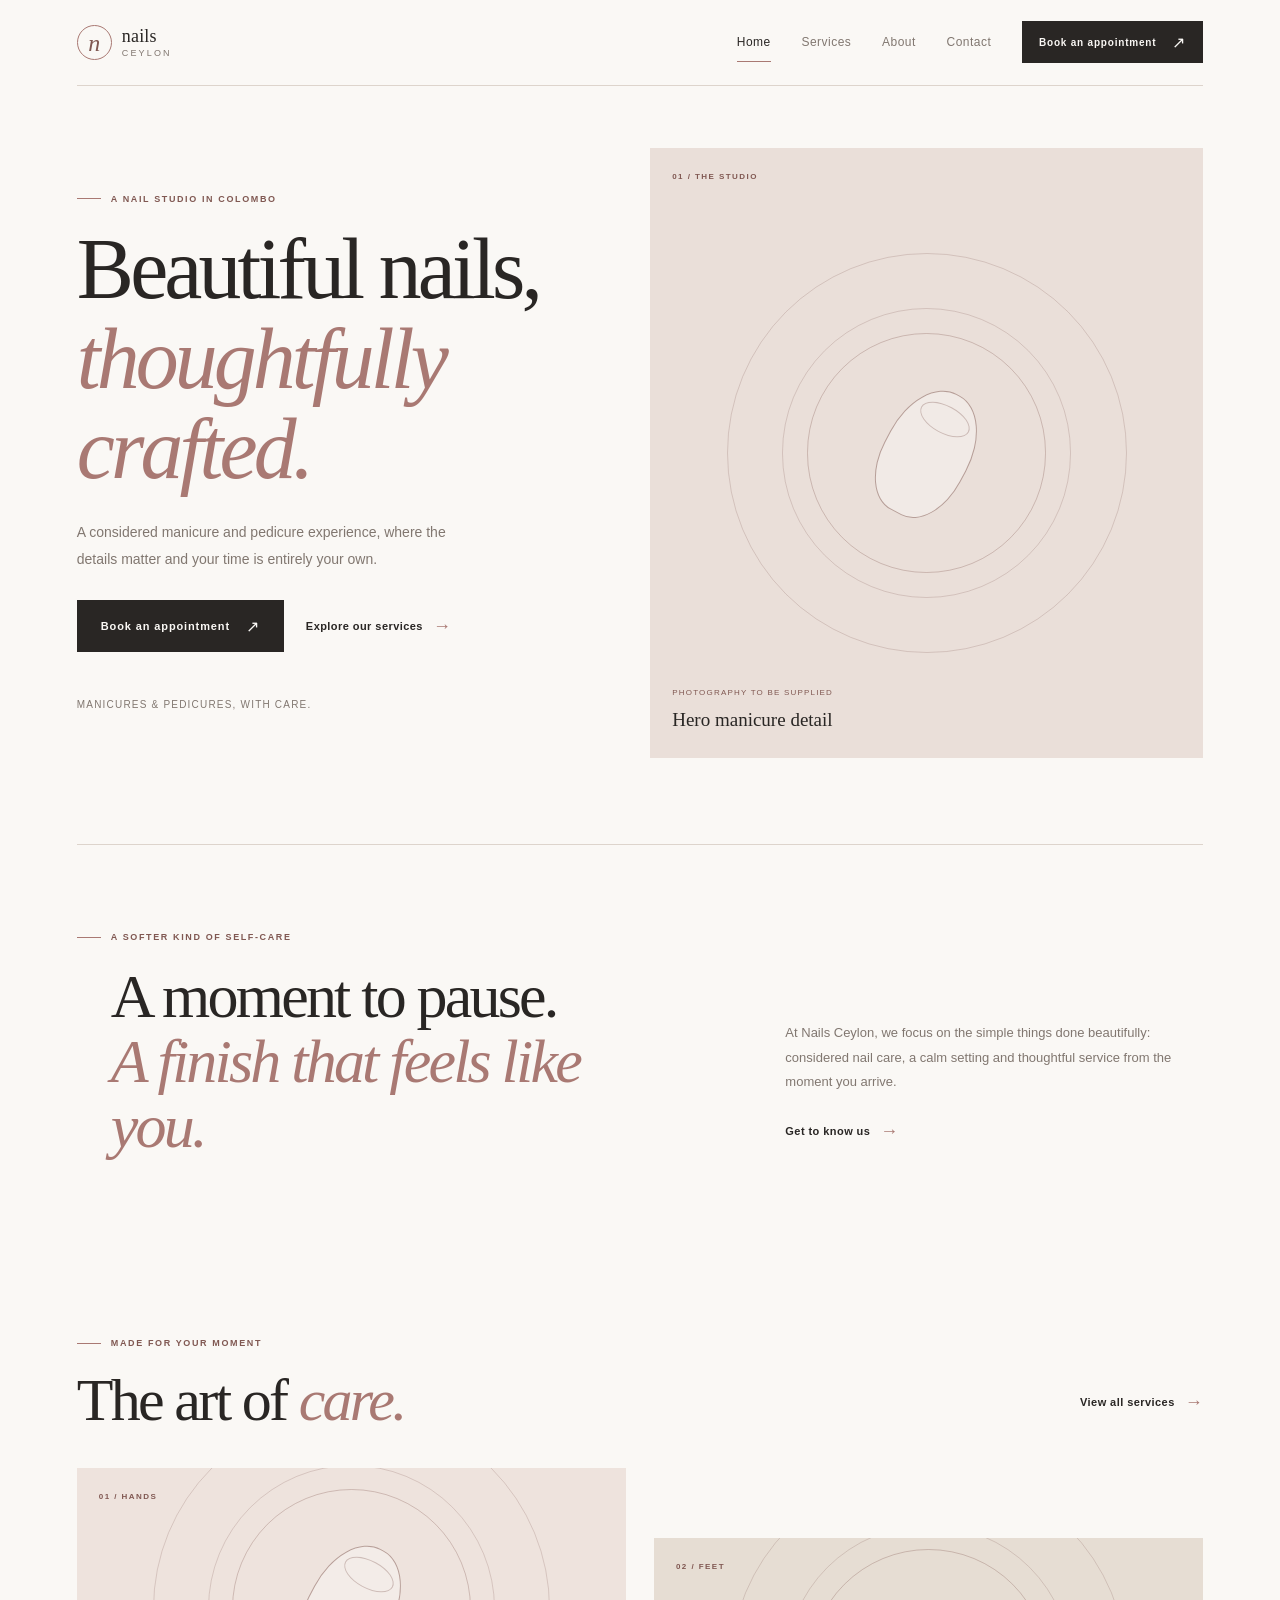
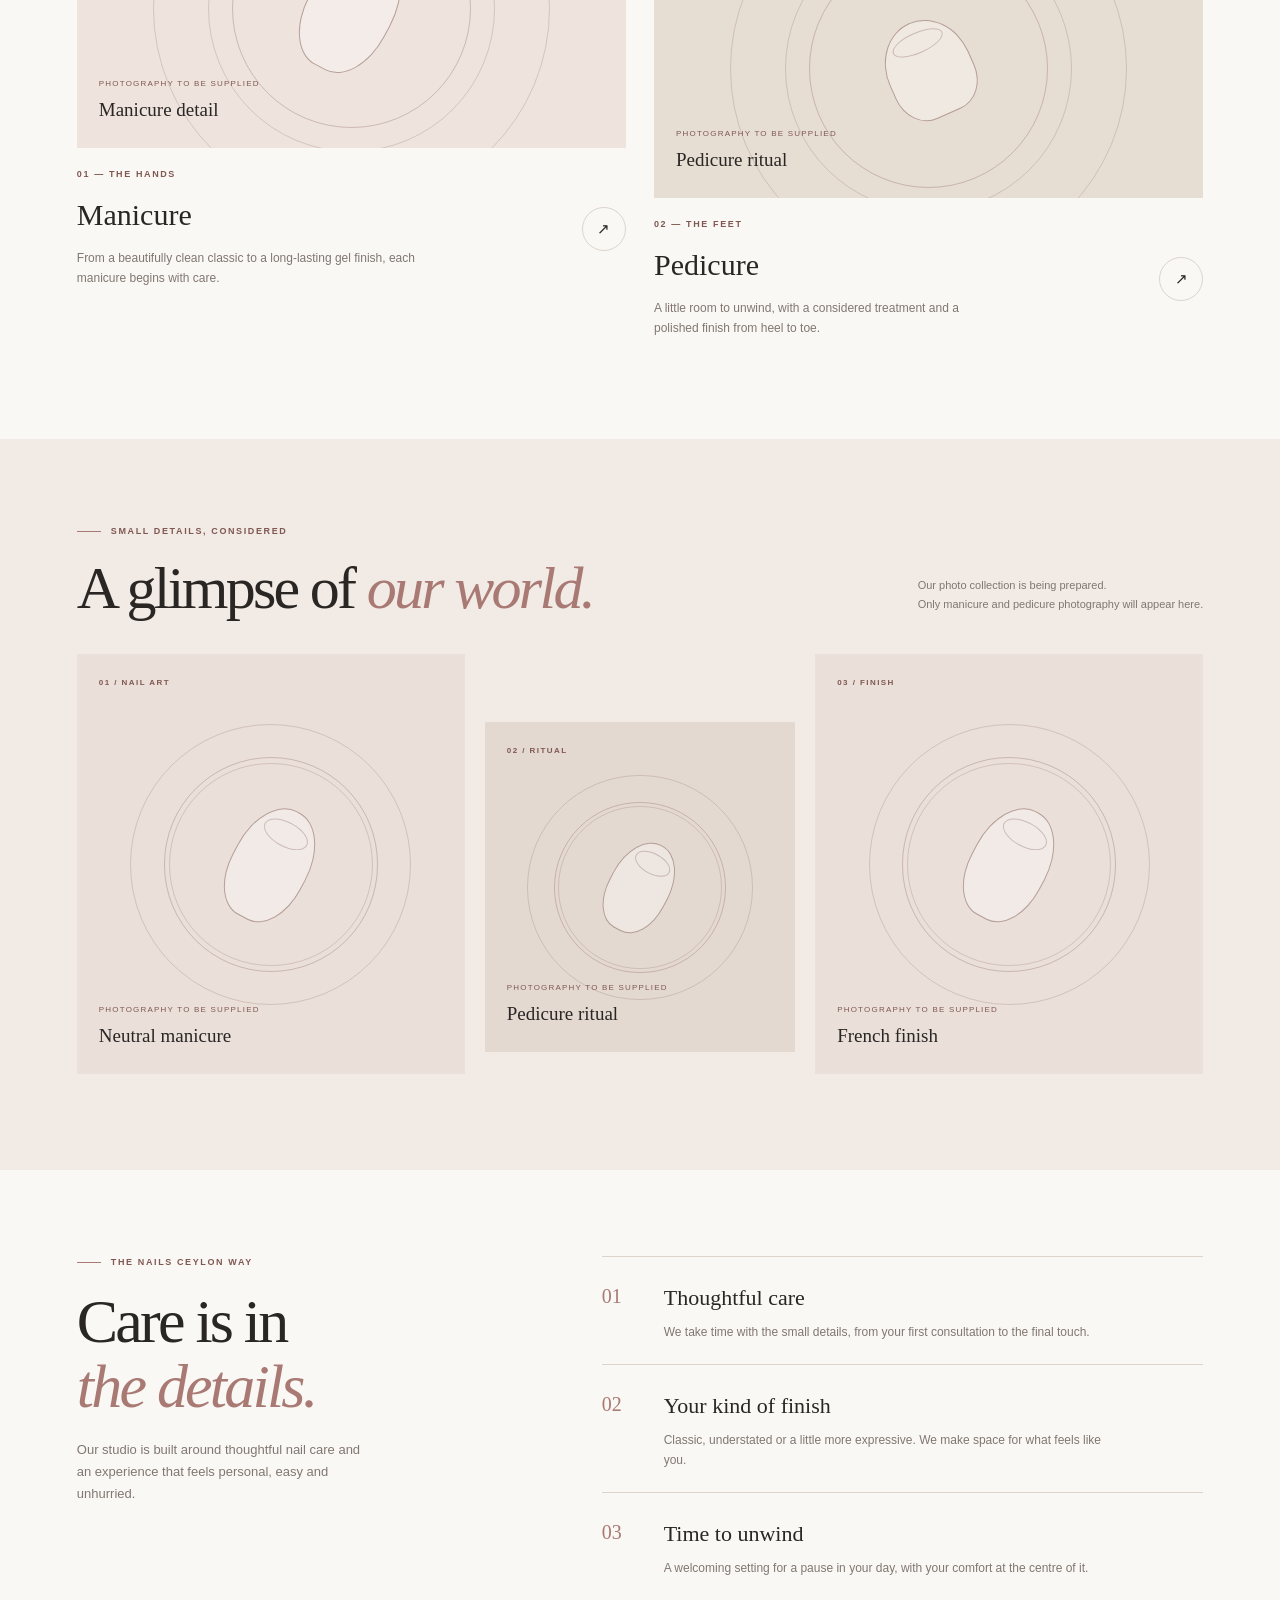
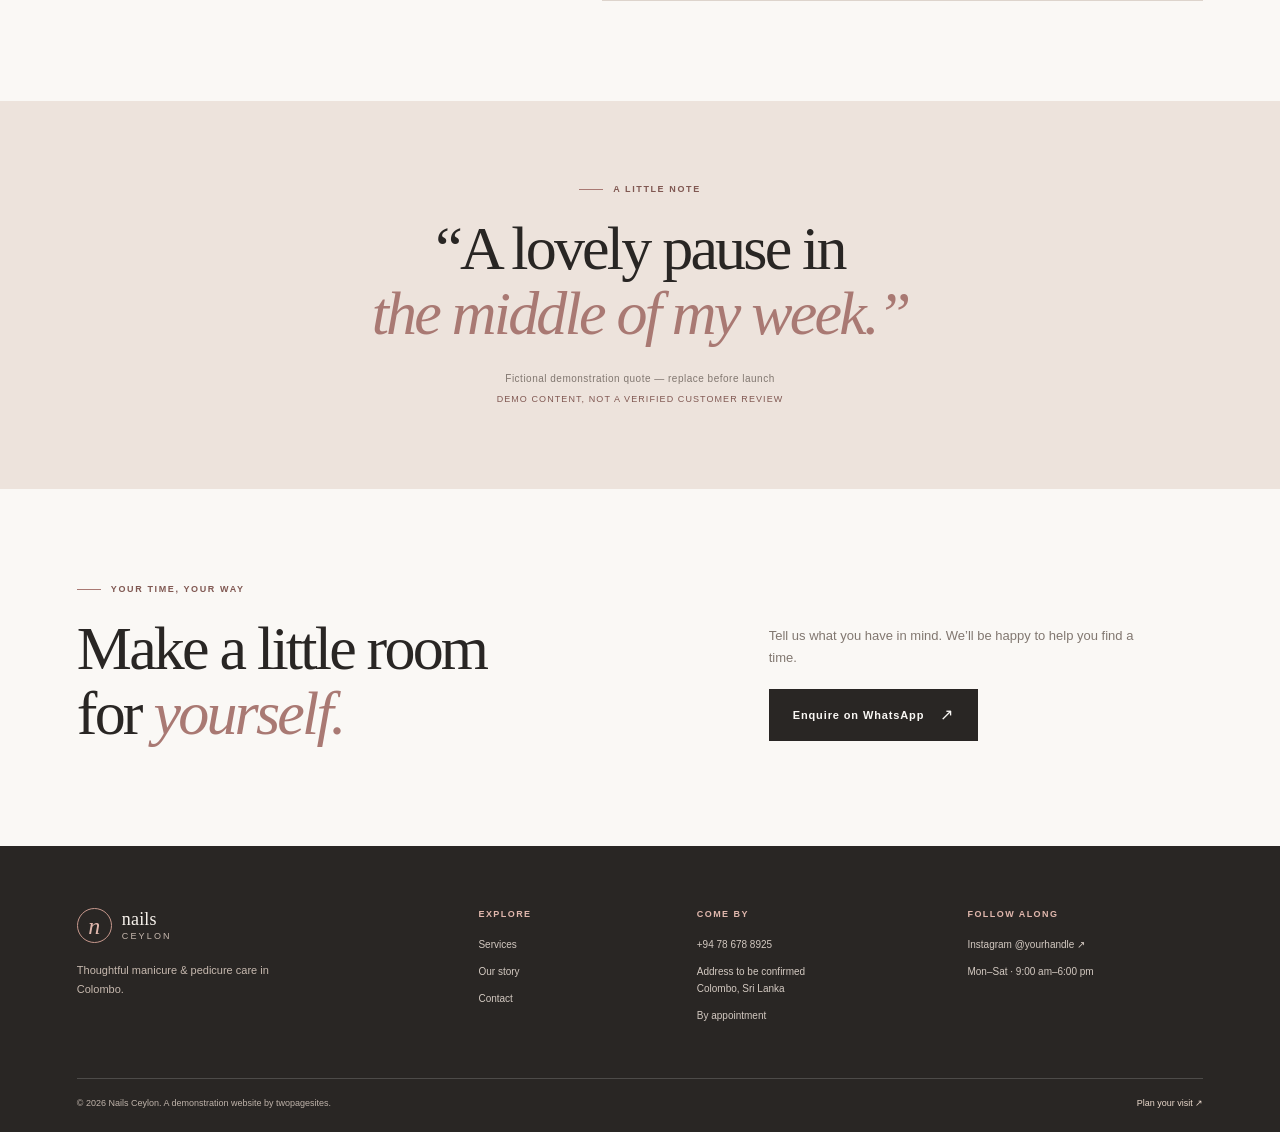
==== index.html @ 167f5ff5 "making the site the basic changes but i dont think i have any chnages yet" ====
<!doctype html>
<html lang="en">
<head>
  <meta charset="utf-8">
  <meta name="viewport" content="width=device-width, initial-scale=1">
  <meta name="theme-color" content="#faf8f5">
  <title>Nails Ceylon | Thoughtful Manicure &amp; Pedicure Care</title>
  <meta name="description" content="A considered manicure and pedicure experience in Colombo. Discover thoughtful nail care, elegant finishes and a little time for yourself at Nails Ceylon.">
  <meta property="og:type" content="website">
  <meta property="og:title" content="Nails Ceylon | Thoughtful Manicure &amp; Pedicure Care">
  <meta property="og:description" content="Beautiful nails, thoughtfully crafted. Explore manicure and pedicure services at Nails Ceylon.">
  <meta property="og:image" content="assets/images/nail-care.jpg">
  <link rel="stylesheet" href="style.css">
  <script src="script.js" defer></script>
</head>
<body>
  <a class="skip-link" href="#main">Skip to content</a>
  <header class="site-header">
    <div class="header-inner">
      <a class="brand" href="index.html" aria-label="Nails Ceylon home">
        <span class="brand-mark" aria-hidden="true">n</span>
        <span class="brand-name">nails <span>ceylon</span></span>
      </a>
      <button class="menu-toggle" type="button" aria-expanded="false" aria-controls="primary-navigation" aria-label="Open navigation">
        <span></span><span></span>
      </button>
      <nav class="primary-nav" id="primary-navigation" aria-label="Main navigation">
        <a class="nav-link is-current" href="index.html" aria-current="page">Home</a>
        <a class="nav-link" href="services.html">Services</a>
        <a class="nav-link" href="about.html">About</a>
        <a class="nav-link" href="contact.html">Contact</a>
        <a class="button button--small button--dark nav-book" href="https://wa.me/94786788925" data-whatsapp-message="Hello! I would like to enquire about an appointment at Nails Ceylon." target="_blank" rel="noopener noreferrer">Book an appointment <span aria-hidden="true">↗</span></a>
      </nav>
    </div>
  </header>

  <main id="main">
    <section class="hero section-wrap">
      <div class="hero-copy">
        <p class="eyebrow"><span class="eyebrow-line"></span> A nail studio in Colombo</p>
        <h1>Beautiful nails,<br><em>thoughtfully crafted.</em></h1>
        <p class="hero-intro">A considered manicure and pedicure experience, where the details matter and your time is entirely your own.</p>
        <div class="hero-actions">
          <a class="button button--dark" href="https://wa.me/94786788925" data-whatsapp-message="Hello! I would like to enquire about an appointment at Nails Ceylon." target="_blank" rel="noopener noreferrer">Book an appointment <span aria-hidden="true">↗</span></a>
          <a class="text-link" href="services.html">Explore our services <span aria-hidden="true">→</span></a>
        </div>
        <p class="hero-note">Manicures &amp; pedicures, with care.</p>
      </div>
      <figure class="photo-placeholder photo-placeholder--hero" role="img" aria-label="Manicure photograph to be supplied">
        <span class="placeholder-index">01 / THE STUDIO</span>
        <span class="placeholder-illustration" aria-hidden="true"><span class="placeholder-orbit"></span><span class="placeholder-nail"></span></span>
        <figcaption class="placeholder-caption"><span>Photography to be supplied</span><strong>Hero manicure detail</strong></figcaption>
      </figure>
    </section>

    <section class="intro-band section-wrap" aria-labelledby="intro-title">
      <p class="eyebrow"><span class="eyebrow-line"></span> A softer kind of self-care</p>
      <div class="intro-band-content">
        <h2 id="intro-title">A moment to pause.<br><em>A finish that feels like you.</em></h2>
        <div>
          <p>At Nails Ceylon, we focus on the simple things done beautifully: considered nail care, a calm setting and thoughtful service from the moment you arrive.</p>
          <a class="text-link" href="about.html">Get to know us <span aria-hidden="true">→</span></a>
        </div>
      </div>
    </section>

    <section class="section-wrap section-block" aria-labelledby="featured-title">
      <div class="section-heading">
        <div>
          <p class="eyebrow"><span class="eyebrow-line"></span> Made for your moment</p>
          <h2 id="featured-title">The art of <em>care.</em></h2>
        </div>
        <a class="text-link heading-link" href="services.html">View all services <span aria-hidden="true">→</span></a>
      </div>
      <div class="feature-grid">
        <article class="feature-card">
          <figure class="photo-placeholder photo-placeholder--manicure" role="img" aria-label="Classic manicure photograph to be supplied">
            <span class="placeholder-index">01 / HANDS</span>
            <span class="placeholder-illustration" aria-hidden="true"><span class="placeholder-orbit"></span><span class="placeholder-nail"></span></span>
            <figcaption class="placeholder-caption"><span>Photography to be supplied</span><strong>Manicure detail</strong></figcaption>
          </figure>
          <div class="feature-card-copy">
            <div><p class="eyebrow">01 — The hands</p><h3>Manicure</h3></div>
            <p>From a beautifully clean classic to a long-lasting gel finish, each manicure begins with care.</p>
            <a class="round-link" href="services.html#manicure" aria-label="Explore manicure services"><span aria-hidden="true">↗</span></a>
          </div>
        </article>
        <article class="feature-card">
          <figure class="photo-placeholder photo-placeholder--pedicure" role="img" aria-label="Pedicure photograph to be supplied">
            <span class="placeholder-index">02 / FEET</span>
            <span class="placeholder-illustration" aria-hidden="true"><span class="placeholder-orbit"></span><span class="placeholder-nail"></span></span>
            <figcaption class="placeholder-caption"><span>Photography to be supplied</span><strong>Pedicure ritual</strong></figcaption>
          </figure>
          <div class="feature-card-copy">
            <div><p class="eyebrow">02 — The feet</p><h3>Pedicure</h3></div>
            <p>A little room to unwind, with a considered treatment and a polished finish from heel to toe.</p>
            <a class="round-link" href="services.html#pedicure" aria-label="Explore pedicure services"><span aria-hidden="true">↗</span></a>
          </div>
        </article>
      </div>
    </section>

    <section class="gallery-preview" aria-labelledby="gallery-title">
      <div class="section-wrap">
        <div class="section-heading">
          <div><p class="eyebrow"><span class="eyebrow-line"></span> Small details, considered</p><h2 id="gallery-title">A glimpse of <em>our world.</em></h2></div>
          <p class="section-heading-note">Our photo collection is being prepared.<br>Only manicure and pedicure photography will appear here.</p>
        </div>
        <div class="gallery-grid">
          <figure class="photo-placeholder photo-placeholder--gallery gallery-tall" role="img" aria-label="Neutral manicure photograph to be supplied">
            <span class="placeholder-index">01 / NAIL ART</span><span class="placeholder-illustration" aria-hidden="true"><span class="placeholder-orbit"></span><span class="placeholder-nail"></span></span><figcaption class="placeholder-caption"><span>Photography to be supplied</span><strong>Neutral manicure</strong></figcaption>
          </figure>
          <figure class="photo-placeholder photo-placeholder--gallery gallery-short" role="img" aria-label="Pedicure treatment photograph to be supplied">
            <span class="placeholder-index">02 / RITUAL</span><span class="placeholder-illustration" aria-hidden="true"><span class="placeholder-orbit"></span><span class="placeholder-nail"></span></span><figcaption class="placeholder-caption"><span>Photography to be supplied</span><strong>Pedicure ritual</strong></figcaption>
          </figure>
          <figure class="photo-placeholder photo-placeholder--gallery gallery-tall" role="img" aria-label="French manicure photograph to be supplied">
            <span class="placeholder-index">03 / FINISH</span><span class="placeholder-illustration" aria-hidden="true"><span class="placeholder-orbit"></span><span class="placeholder-nail"></span></span><figcaption class="placeholder-caption"><span>Photography to be supplied</span><strong>French finish</strong></figcaption>
          </figure>
        </div>
      </div>
    </section>

    <section class="section-wrap section-block values-section" aria-labelledby="values-title">
      <div class="values-intro">
        <p class="eyebrow"><span class="eyebrow-line"></span> The Nails Ceylon way</p>
        <h2 id="values-title">Care is in<br><em>the details.</em></h2>
        <p>Our studio is built around thoughtful nail care and an experience that feels personal, easy and unhurried.</p>
      </div>
      <div class="values-list">
        <article class="value-item"><span class="value-number">01</span><div><h3>Thoughtful care</h3><p>We take time with the small details, from your first consultation to the final touch.</p></div></article>
        <article class="value-item"><span class="value-number">02</span><div><h3>Your kind of finish</h3><p>Classic, understated or a little more expressive. We make space for what feels like you.</p></div></article>
        <article class="value-item"><span class="value-number">03</span><div><h3>Time to unwind</h3><p>A welcoming setting for a pause in your day, with your comfort at the centre of it.</p></div></article>
      </div>
    </section>

    <section class="testimonial-section" aria-labelledby="testimonial-title">
      <div class="section-wrap testimonial-inner">
        <p class="eyebrow"><span class="eyebrow-line"></span> A little note</p>
        <h2 id="testimonial-title">“A lovely pause in<br><em>the middle of my week.”</em></h2>
        <p class="testimonial-credit">Fictional demonstration quote — replace before launch</p>
        <span class="testimonial-disclaimer">Demo content, not a verified customer review</span>
      </div>
    </section>

    <section class="appointment-band section-wrap">
      <div><p class="eyebrow"><span class="eyebrow-line"></span> Your time, your way</p><h2>Make a little room<br>for <em>yourself.</em></h2></div>
      <div class="appointment-band-action"><p>Tell us what you have in mind. We’ll be happy to help you find a time.</p><a class="button button--dark" href="https://wa.me/94786788925" data-whatsapp-message="Hello! I would like to enquire about booking an appointment at Nails Ceylon." target="_blank" rel="noopener noreferrer">Enquire on WhatsApp <span aria-hidden="true">↗</span></a></div>
    </section>
  </main>

  <footer class="site-footer">
    <div class="section-wrap footer-main">
      <div class="footer-brand-block"><a class="brand brand--footer" href="index.html" aria-label="Nails Ceylon home"><span class="brand-mark" aria-hidden="true">n</span><span class="brand-name">nails <span>ceylon</span></span></a><p>Thoughtful manicure &amp; pedicure care in Colombo.</p></div>
      <div class="footer-column"><h2>Explore</h2><a href="services.html">Services</a><a href="about.html">Our story</a><a href="contact.html">Contact</a></div>
      <div class="footer-column"><h2>Come by</h2><a href="tel:+94786788925">+94 78 678 8925</a><span>Address to be confirmed<br>Colombo, Sri Lanka</span><span>By appointment</span></div>
      <div class="footer-column"><h2>Follow along</h2><a href="https://www.instagram.com/yourhandle/" target="_blank" rel="noopener noreferrer">Instagram @yourhandle <span aria-hidden="true">↗</span></a><span>Mon–Sat · 9:00 am–6:00 pm</span></div>
    </div>
    <div class="section-wrap footer-bottom"><span>© <span data-current-year>2026</span> Nails Ceylon. A demonstration website by twopagesites.</span><a href="contact.html">Plan your visit <span aria-hidden="true">↗</span></a></div>
  </footer>
</body>
</html>
---- style.css ----
:root {
  color-scheme: light;
  --color-paper: #faf8f5;
  --color-paper-deep: #f1eae5;
  --color-ink: #292624;
  --color-muted: #817770;
  --color-rose: #a97973;
  --color-rose-deep: #805852;
  --color-champagne: #c8b69f;
  --color-line: #ddd4cc;
  --font-display: "Iowan Old Style", "Palatino Linotype", "Book Antiqua", Georgia, serif;
  --font-body: "Avenir Next", Avenir, "Segoe UI", sans-serif;
  --page-gutter: clamp(20px, 6vw, 88px);
  --content-width: 1280px;
}

* { box-sizing: border-box; }

html { scroll-behavior: smooth; scroll-padding-top: 24px; }

body {
  min-width: 320px;
  margin: 0;
  color: var(--color-ink);
  background: var(--color-paper);
  font-family: var(--font-body);
  font-size: 15px;
  line-height: 1.7;
  -webkit-font-smoothing: antialiased;
}

img, svg { display: block; max-width: 100%; }
a { color: inherit; }
button, input, select, textarea { font: inherit; }
button, a { -webkit-tap-highlight-color: transparent; }

:focus-visible {
  outline: 2px solid var(--color-rose-deep);
  outline-offset: 4px;
}

.skip-link {
  position: fixed;
  z-index: 20;
  top: 12px;
  left: 12px;
  padding: 10px 14px;
  transform: translateY(-160%);
  color: white;
  background: var(--color-ink);
}
.skip-link:focus { transform: translateY(0); }

.section-wrap { width: min(100% - var(--page-gutter) * 2, var(--content-width)); margin-inline: auto; }

.site-header { position: relative; z-index: 10; background: var(--color-paper); }
.header-inner {
  display: flex;
  width: min(100% - var(--page-gutter) * 2, 1440px);
  min-height: 86px;
  align-items: center;
  justify-content: space-between;
  margin-inline: auto;
  border-bottom: 1px solid var(--color-line);
}
.brand { display: inline-flex; align-items: center; gap: 10px; text-decoration: none; }
.brand-mark {
  display: grid;
  width: 35px;
  height: 35px;
  place-items: center;
  border: 1px solid var(--color-rose);
  border-radius: 50%;
  color: var(--color-rose-deep);
  font-family: var(--font-display);
  font-size: 24px;
  font-style: italic;
  line-height: 1;
}
.brand-name { font-family: var(--font-display); font-size: 18px; letter-spacing: .01em; line-height: 1; }
.brand-name span { display: block; margin-top: 4px; color: var(--color-muted); font-family: var(--font-body); font-size: 9px; letter-spacing: .24em; text-transform: uppercase; }
.primary-nav { display: flex; align-items: center; gap: clamp(17px, 2.4vw, 34px); }
.nav-link { position: relative; padding-block: 12px; color: var(--color-muted); font-size: 12px; letter-spacing: .04em; text-decoration: none; transition: color .2s ease; }
.nav-link:hover, .nav-link.is-current { color: var(--color-ink); }
.nav-link.is-current::after { position: absolute; right: 0; bottom: 3px; left: 0; height: 1px; background: var(--color-rose); content: ""; }
.menu-toggle { display: none; }

.button {
  display: inline-flex;
  min-height: 52px;
  align-items: center;
  justify-content: center;
  gap: 16px;
  padding: 0 23px;
  border: 1px solid transparent;
  color: var(--color-paper);
  background: var(--color-ink);
  font-size: 11px;
  font-weight: 600;
  letter-spacing: .08em;
  text-align: center;
  text-decoration: none;
  transition: background-color .2s ease, color .2s ease, border-color .2s ease;
}
.button:hover { background: var(--color-rose-deep); }
.button--small { min-height: 42px; padding-inline: 16px; font-size: 10px; }
.button--outline { border-color: var(--color-ink); color: var(--color-ink); background: transparent; }
.button--outline:hover { color: var(--color-paper); }
.button span { font-size: 16px; font-weight: 400; }

.hero { display: grid; min-height: 620px; grid-template-columns: minmax(0, .92fr) minmax(0, 1.08fr); align-items: center; gap: clamp(36px, 8vw, 120px); padding-block: 62px 86px; }
.hero-copy { max-width: 520px; padding-block: 30px; }
.eyebrow { display: flex; align-items: center; gap: 10px; margin: 0 0 20px; color: var(--color-rose-deep); font-size: 9px; font-weight: 600; letter-spacing: .18em; line-height: 1.4; text-transform: uppercase; }
.eyebrow-line { display: inline-block; width: 24px; height: 1px; flex: 0 0 auto; background: var(--color-rose); }
h1, h2, h3, p, figure { margin-top: 0; }
h1, h2 { margin-bottom: 0; font-family: var(--font-display); font-weight: 400; letter-spacing: -.045em; line-height: 1.05; }
h1 { max-width: 650px; font-size: clamp(48px, 6.7vw, 86px); }
h1 em, h2 em { color: var(--color-rose); font-weight: 400; }
.hero-intro { max-width: 395px; margin: 24px 0 28px; color: var(--color-muted); font-size: 14px; line-height: 1.9; }
.hero-actions { display: flex; flex-wrap: wrap; align-items: center; gap: 22px; }
.text-link { display: inline-flex; min-height: 44px; align-items: center; gap: 10px; color: var(--color-ink); font-size: 11px; font-weight: 600; letter-spacing: .04em; text-decoration: none; }
.text-link span { color: var(--color-rose); font-size: 18px; font-weight: 400; transition: transform .2s ease; }
.text-link:hover span { transform: translateX(4px); }
.hero-note { margin: 44px 0 0; color: var(--color-muted); font-size: 10px; letter-spacing: .12em; text-transform: uppercase; }

.photo-placeholder {
  position: relative;
  display: flex;
  overflow: hidden;
  min-width: 0;
  align-items: center;
  justify-content: center;
  margin: 0;
  background: #e9ddd5;
  isolation: isolate;
}
.photo-placeholder::before, .photo-placeholder::after { position: absolute; z-index: -1; border: 1px solid rgba(128, 88, 82, .22); border-radius: 50%; content: ""; }
.photo-placeholder::before { width: 72%; aspect-ratio: 1; }
.photo-placeholder::after { width: 52%; aspect-ratio: 1; }
.photo-placeholder--hero { min-height: 450px; height: min(48vw, 610px); background: #eadfd9; }
.placeholder-index { position: absolute; top: 22px; left: 22px; color: var(--color-rose-deep); font-size: 8px; font-weight: 600; letter-spacing: .18em; }
.placeholder-illustration { position: relative; display: grid; width: 60%; max-width: 260px; aspect-ratio: 1; place-items: center; }
.placeholder-orbit { position: absolute; inset: 4%; border: 1px solid rgba(128, 88, 82, .3); border-radius: 50%; }
.placeholder-nail { position: relative; width: 33%; height: 51%; border: 1px solid rgba(128, 88, 82, .52); border-radius: 48% 48% 43% 43%; background: rgba(250, 248, 245, .44); transform: rotate(28deg); }
.placeholder-nail::after { position: absolute; top: 10%; right: 18%; left: 18%; height: 20%; border: 1px solid rgba(128, 88, 82, .33); border-radius: 50%; content: ""; }
.placeholder-caption { position: absolute; right: 22px; bottom: 22px; left: 22px; display: flex; flex-direction: column; gap: 4px; }
.placeholder-caption span { color: var(--color-rose-deep); font-size: 8px; letter-spacing: .15em; text-transform: uppercase; }
.placeholder-caption strong { font-family: var(--font-display); font-size: 19px; font-weight: 400; }
.photo-placeholder--manicure { min-height: 280px; background: #eee3dd; }
.photo-placeholder--pedicure { background-color: #e6ddd3; }
.photo-placeholder--gallery { min-height: 290px; background: #eadfd9; }
.photo-placeholder--gallery:nth-child(2) { background: #e4d9d1; }
.photo-placeholder--category { width: 100%; min-height: 240px; background: #eadfd9; }
.photo-placeholder--about { min-height: 480px; background: #e7ddd4; }
.photo-placeholder--detail { min-height: 380px; background: #e7ddd4; }
.photo-placeholder--hero .placeholder-illustration { width: 62%; }
.photo-placeholder--pedicure .placeholder-nail { height: 38%; border-radius: 50% 50% 35% 35%; transform: rotate(-24deg); }

.intro-band { padding-block: 86px 92px; border-top: 1px solid var(--color-line); }
.intro-band-content { display: grid; grid-template-columns: 1.15fr .85fr; align-items: end; gap: 10%; padding-left: 34px; }
.intro-band h2, .section-heading h2, .values-intro h2, .testimonial-inner h2, .appointment-band h2, .page-hero h1, .service-category h2, .about-story-copy h2, .philosophy-inner h2, .about-commitment h2, .contact-info h2, .contact-form-panel h2, .map-placeholder h2 { font-size: clamp(36px, 5vw, 62px); }
.intro-band-content > div { max-width: 410px; padding-bottom: 6px; }
.intro-band-content > div > p { margin-bottom: 14px; color: var(--color-muted); font-size: 13px; line-height: 1.9; }

.section-block { padding-block: 86px 100px; }
.section-heading { display: flex; align-items: end; justify-content: space-between; gap: 30px; margin-bottom: 36px; }
.section-heading h2 { font-size: clamp(38px, 5vw, 60px); }
.heading-link { margin-bottom: 8px; }
.section-heading-note { margin: 0 0 7px; color: var(--color-muted); font-size: 11px; line-height: 1.7; }
.feature-grid { display: grid; grid-template-columns: 1fr 1fr; gap: 28px; }
.feature-card:nth-child(2) { margin-top: 70px; }
.feature-card-copy { display: grid; grid-template-columns: 1fr auto; align-items: center; gap: 8px 18px; padding-top: 20px; }
.feature-card-copy .eyebrow { margin-bottom: 8px; }
.feature-card-copy h3 { margin-bottom: 0; font-family: var(--font-display); font-size: 30px; font-weight: 400; }
.feature-card-copy > p { grid-column: 1; max-width: 350px; margin: 0; color: var(--color-muted); font-size: 12px; }
.round-link { display: grid; width: 44px; height: 44px; grid-row: 1 / span 2; grid-column: 2; place-items: center; border: 1px solid var(--color-line); border-radius: 50%; text-decoration: none; transition: background-color .2s ease, color .2s ease; }
.round-link:hover { color: white; background: var(--color-ink); }

.gallery-preview { padding-block: 86px 96px; background: var(--color-paper-deep); }
.gallery-preview .section-heading { margin-bottom: 34px; }
.gallery-grid { display: grid; grid-template-columns: 1fr .8fr 1fr; align-items: start; gap: 20px; }
.gallery-tall { min-height: 420px; }
.gallery-short { min-height: 330px; margin-top: 68px; }

.values-section { display: grid; grid-template-columns: .8fr 1.2fr; gap: 11%; }
.values-intro h2 { margin-bottom: 20px; }
.values-intro > p:last-child { max-width: 300px; color: var(--color-muted); font-size: 13px; }
.values-list { align-self: center; }
.value-item { display: grid; grid-template-columns: 42px 1fr; gap: 20px; padding-block: 22px; border-bottom: 1px solid var(--color-line); }
.value-item:first-child { border-top: 1px solid var(--color-line); }
.value-number { color: var(--color-rose); font-family: var(--font-display); font-size: 20px; }
.value-item h3 { margin: 0 0 5px; font-family: var(--font-display); font-size: 22px; font-weight: 400; }
.value-item p { max-width: 460px; margin: 0; color: var(--color-muted); font-size: 12px; }

.testimonial-section { padding-block: 82px; background: #ede3dc; text-align: center; }
.testimonial-inner { display: flex; flex-direction: column; align-items: center; }
.testimonial-inner .eyebrow { justify-content: center; }
.testimonial-inner h2 { font-size: clamp(37px, 5vw, 62px); }
.testimonial-credit { margin: 24px 0 5px; color: var(--color-muted); font-size: 10px; letter-spacing: .05em; }
.testimonial-disclaimer { color: var(--color-rose-deep); font-size: 9px; letter-spacing: .12em; text-transform: uppercase; }

.appointment-band { display: grid; grid-template-columns: 1fr .75fr; align-items: end; gap: 10%; padding-block: 94px 100px; }
.appointment-band h2 { font-size: clamp(40px, 5vw, 62px); }
.appointment-band-action { max-width: 390px; padding-bottom: 5px; }
.appointment-band-action p { margin-bottom: 20px; color: var(--color-muted); font-size: 13px; }

.site-footer { color: #f8f3ed; background: #292624; }
.footer-main { display: grid; grid-template-columns: 1.4fr .7fr .9fr .9fr; gap: 35px; padding-block: 62px 54px; }
.brand--footer .brand-mark { border-color: #c7988d; color: #e0b7ad; }
.brand--footer .brand-name span { color: #c7b9af; }
.footer-brand-block > p { max-width: 230px; margin: 18px 0 0; color: #c7b9af; font-size: 11px; }
.footer-column { display: flex; flex-direction: column; align-items: flex-start; gap: 10px; }
.footer-column h2 { margin: 2px 0 7px; color: #e0b7ad; font-family: var(--font-body); font-size: 9px; font-weight: 600; letter-spacing: .16em; text-transform: uppercase; }
.footer-column a, .footer-column span { color: #d3c9c1; font-size: 10px; line-height: 1.7; text-decoration: none; }
.footer-column a:hover, .footer-bottom a:hover { color: white; }
.footer-bottom { display: flex; justify-content: space-between; gap: 20px; padding-block: 17px 20px; border-top: 1px solid rgba(255,255,255,.17); color: #bfb3aa; font-size: 9px; }
.footer-bottom a { color: #e9d8cb; text-decoration: none; }

.page-hero { padding-block: 84px 58px; }
.page-hero h1 { font-size: clamp(50px, 7vw, 88px); }
.page-hero-bottom { display: flex; max-width: 770px; align-items: end; justify-content: space-between; gap: 24px; margin: 27px 0 0 6%; }
.page-hero-bottom p { max-width: 425px; margin: 0; color: var(--color-muted); font-size: 13px; }
.page-hero-bottom > span { flex: 0 0 auto; padding-bottom: 3px; color: var(--color-rose-deep); font-size: 9px; letter-spacing: .12em; text-transform: uppercase; }

.service-category { padding-block: 42px 86px; }
.service-category--pedicure { padding-top: 62px; border-top: 1px solid var(--color-line); }
.service-category-head { display: grid; grid-template-columns: .9fr 1.1fr; align-items: center; gap: 10%; margin-bottom: 36px; }
.service-category-head h2 { margin-bottom: 10px; font-size: clamp(46px, 6vw, 72px); }
.service-category-head > div > p:last-child { max-width: 300px; margin-bottom: 0; color: var(--color-muted); font-size: 12px; }
.service-list { border-top: 1px solid var(--color-line); }
.service-row { display: grid; grid-template-columns: minmax(0, 1fr) 120px 112px; align-items: center; gap: 22px; padding-block: 22px; border-bottom: 1px solid var(--color-line); }
.service-row-main h3 { margin: 0 0 4px; font-family: var(--font-display); font-size: 21px; font-weight: 400; }
.service-row-main p { max-width: 520px; margin: 0; color: var(--color-muted); font-size: 11px; }
.service-price { color: var(--color-ink); font-size: 12px; font-weight: 600; text-align: right; white-space: nowrap; }
.service-book { display: inline-flex; min-height: 42px; align-items: center; justify-content: center; gap: 8px; border: 1px solid var(--color-line); font-size: 10px; letter-spacing: .04em; text-decoration: none; transition: border-color .2s ease, background-color .2s ease; }
.service-book:hover { border-color: var(--color-ink); background: var(--color-paper-deep); }
.service-book span { color: var(--color-rose); font-size: 14px; }
.pricing-note { margin-top: -28px; margin-bottom: 34px; color: var(--color-muted); font-size: 10px; font-style: italic; }

.about-story { display: grid; grid-template-columns: 1fr .9fr; align-items: center; gap: 11%; padding-block: 20px 100px; }
.about-story-copy { max-width: 450px; }
.about-story-copy h2 { margin-bottom: 22px; }
.about-story-copy > p:not(.eyebrow) { color: var(--color-muted); font-size: 13px; line-height: 1.9; }
.about-story-copy .text-link { margin-top: 9px; }
.philosophy-section { padding-block: 76px; background: var(--color-paper-deep); }
.philosophy-inner { display: grid; grid-template-columns: 1fr .8fr; align-items: center; gap: 12%; }
.philosophy-inner h2 { font-size: clamp(38px, 5vw, 62px); }
.philosophy-copy p { color: var(--color-muted); font-size: 13px; line-height: 1.9; }
.philosophy-copy p:last-child { margin-bottom: 0; color: var(--color-rose-deep); font-size: 10px; }
.about-commitment { display: grid; grid-template-columns: .8fr 1.2fr; align-items: center; gap: 12%; padding-block: 100px; }
.about-commitment-copy { max-width: 390px; }
.about-commitment h2 { margin-bottom: 19px; }
.about-commitment-copy > p:not(.eyebrow) { margin-bottom: 24px; color: var(--color-muted); font-size: 13px; }

.contact-layout { display: grid; grid-template-columns: .75fr 1.25fr; align-items: start; gap: 10%; padding-block: 20px 100px; }
.contact-info { padding-top: 12px; }
.contact-info h2 { margin-bottom: 32px; }
.contact-detail { display: flex; flex-direction: column; align-items: flex-start; gap: 4px; padding-block: 16px; border-top: 1px solid var(--color-line); }
.contact-detail > span:first-child { color: var(--color-rose-deep); font-size: 9px; font-weight: 600; letter-spacing: .13em; text-transform: uppercase; }
.contact-detail > a:not(.text-link), .contact-detail > p { margin: 0; font-family: var(--font-display); font-size: 18px; text-decoration: none; }
.contact-detail > p { line-height: 1.6; }
.contact-detail .text-link { margin-top: 4px; }
.contact-form-panel { padding: clamp(23px, 4vw, 46px); background: #f1eae5; }
.contact-form-panel h2 { margin-bottom: 16px; font-size: clamp(36px, 4vw, 50px); }
.form-intro { max-width: 440px; margin-bottom: 28px; color: var(--color-muted); font-size: 11px; }
.form-grid { display: grid; grid-template-columns: 1fr 1fr; gap: 19px 16px; }
.form-field { display: flex; min-width: 0; flex-direction: column; gap: 7px; }
.form-field--full { grid-column: 1 / -1; }
.form-field label { color: var(--color-ink); font-size: 10px; font-weight: 600; }
.form-field label > span:first-child { color: var(--color-rose-deep); }
.field-optional { color: var(--color-muted); font-weight: 400; }
.form-field input, .form-field select, .form-field textarea { width: 100%; min-height: 47px; padding: 11px 12px; border: 1px solid #d5c9c0; border-radius: 0; color: var(--color-ink); background: var(--color-paper); font-size: 12px; }
.form-field textarea { min-height: 100px; resize: vertical; }
.form-field input::placeholder, .form-field textarea::placeholder { color: #928982; }
.form-submit { width: 100%; margin-top: 23px; cursor: pointer; }
.form-feedback { margin: 12px 0 0; color: var(--color-muted); font-size: 10px; line-height: 1.6; }
.form-feedback.is-error { color: #8c3730; }
.map-section { padding-bottom: 100px; }
.map-placeholder { display: flex; min-height: 300px; flex-direction: column; align-items: center; justify-content: center; padding: 35px 20px; background: #e9e1d9; text-align: center; }
.map-marker { display: grid; width: 35px; height: 35px; place-items: center; margin-bottom: 17px; border: 1px solid var(--color-rose); border-radius: 50%; color: var(--color-rose-deep); font-family: var(--font-display); font-size: 22px; }
.map-placeholder .eyebrow { justify-content: center; margin-bottom: 12px; }
.map-placeholder h2 { font-size: clamp(32px, 4vw, 46px); }
.map-placeholder > p:last-child { max-width: 370px; margin: 15px 0 0; color: var(--color-muted); font-size: 11px; }
.map-caption { display: flex; justify-content: space-between; gap: 20px; padding-top: 14px; color: var(--color-muted); font-size: 10px; }
.map-caption span { color: var(--color-ink); font-weight: 600; }
.map-caption p { margin: 0; text-align: right; }

@media (min-width: 1440px) {
  .hero { min-height: 700px; }
}

@media (max-width: 900px) {
  :root { --page-gutter: clamp(22px, 5vw, 48px); }
  .header-inner { min-height: 76px; }
  .primary-nav { gap: 17px; }
  .nav-link { font-size: 11px; }
  .nav-book { padding-inline: 11px; }
  .hero { min-height: 550px; gap: 5vw; }
  .photo-placeholder--hero { min-height: 390px; }
  .service-category-head { gap: 6%; }
  .about-story, .contact-layout { gap: 7%; }
  .footer-main { grid-template-columns: 1.1fr .7fr .9fr .9fr; gap: 22px; }
}

@media (max-width: 680px) {
  :root { --page-gutter: 22px; }
  body { font-size: 14px; }
  html { scroll-padding-top: 16px; }
  .header-inner { min-height: 72px; }
  .brand-mark { width: 33px; height: 33px; font-size: 22px; }
  .brand-name { font-size: 17px; }
  .menu-toggle {
    display: flex;
    width: 46px;
    height: 46px;
    flex-direction: column;
    align-items: center;
    justify-content: center;
    gap: 6px;
    border: 1px solid var(--color-line);
    background: transparent;
    cursor: pointer;
  }
  .menu-toggle span { display: block; width: 17px; height: 1px; background: var(--color-ink); transition: transform .2s ease; }
  .menu-toggle[aria-expanded="true"] span:first-child { transform: translateY(3.5px) rotate(45deg); }
  .menu-toggle[aria-expanded="true"] span:last-child { transform: translateY(-3.5px) rotate(-45deg); }
  .primary-nav {
    position: absolute;
    top: 100%;
    right: 0;
    left: 0;
    display: none;
    align-items: stretch;
    gap: 0;
    padding: 12px var(--page-gutter) 22px;
    border-bottom: 1px solid var(--color-line);
    background: var(--color-paper);
  }
  .primary-nav.is-open { display: flex; flex-direction: column; }
  .primary-nav .nav-link { min-height: 46px; padding-block: 13px; border-bottom: 1px solid #ebe4de; font-size: 12px; }
  .nav-link.is-current::after { right: auto; bottom: 0; width: 26px; }
  .primary-nav .nav-book { margin-top: 14px; }
  .hero { min-height: 0; grid-template-columns: 1fr; gap: 27px; padding-block: 47px 57px; }
  .hero-copy { padding: 0; }
  .eyebrow { margin-bottom: 15px; font-size: 8px; }
  h1 { font-size: clamp(47px, 12vw, 69px); }
  .hero-intro { max-width: 350px; margin-block: 17px 21px; font-size: 13px; }
  .hero-actions { align-items: flex-start; gap: 13px 20px; }
  .hero-actions .button { width: 100%; }
  .hero-note { margin-top: 23px; font-size: 9px; }
  .photo-placeholder--hero { min-height: 350px; height: 100vw; max-height: 460px; }
  .placeholder-index { top: 16px; left: 16px; font-size: 7px; }
  .placeholder-caption { right: 16px; bottom: 16px; left: 16px; }
  .placeholder-caption strong { font-size: 18px; }
  .placeholder-illustration { width: 62%; }
  .intro-band { padding-block: 60px 64px; }
  .intro-band-content { grid-template-columns: 1fr; gap: 19px; padding-left: 0; }
  .intro-band h2, .section-heading h2, .values-intro h2, .testimonial-inner h2, .appointment-band h2, .page-hero h1, .service-category h2, .about-story-copy h2, .philosophy-inner h2, .about-commitment h2, .contact-info h2, .contact-form-panel h2, .map-placeholder h2 { font-size: clamp(36px, 9.5vw, 50px); }
  .intro-band-content > div > p { margin-bottom: 8px; font-size: 12px; }
  .section-block { padding-block: 60px 68px; }
  .section-heading { align-items: flex-start; flex-direction: column; gap: 12px; margin-bottom: 24px; }
  .heading-link { margin: 0; }
  .feature-grid { grid-template-columns: 1fr; gap: 35px; }
  .feature-card:nth-child(2) { margin-top: 0; }
  .photo-placeholder--manicure { min-height: 265px; }
  .feature-card-copy { padding-top: 14px; }
  .feature-card-copy h3 { font-size: 27px; }
  .feature-card-copy > p { font-size: 11px; }
  .gallery-preview { padding-block: 60px 66px; }
  .section-heading-note { margin-top: 0; }
  .gallery-grid { grid-template-columns: 1fr 1fr; gap: 12px; }
  .gallery-tall { min-height: 245px; }
  .gallery-short { min-height: 210px; margin-top: 32px; }
  .gallery-grid .photo-placeholder:last-child { min-height: 245px; }
  .values-section { grid-template-columns: 1fr; gap: 28px; }
  .values-intro > p:last-child { max-width: 360px; }
  .value-item { grid-template-columns: 32px 1fr; gap: 12px; padding-block: 17px; }
  .value-item h3 { font-size: 20px; }
  .value-item p { font-size: 11px; }
  .testimonial-section { padding-block: 59px; }
  .testimonial-inner h2 { font-size: clamp(34px, 9vw, 48px); }
  .testimonial-credit { max-width: 260px; line-height: 1.6; }
  .appointment-band { grid-template-columns: 1fr; gap: 19px; padding-block: 64px 67px; }
  .appointment-band-action { max-width: 440px; }
  .appointment-band-action p { font-size: 12px; }
  .footer-main { grid-template-columns: 1fr 1fr; gap: 33px 22px; padding-block: 43px 38px; }
  .footer-brand-block { grid-column: 1 / -1; }
  .footer-bottom { align-items: flex-start; flex-direction: column; gap: 8px; padding-block: 14px 18px; line-height: 1.7; }
  .page-hero { padding-block: 53px 37px; }
  .page-hero h1 { font-size: clamp(47px, 12vw, 68px); }
  .page-hero-bottom { align-items: flex-start; flex-direction: column; gap: 10px; margin: 18px 0 0; }
  .page-hero-bottom p { max-width: 420px; font-size: 12px; }
  .page-hero-bottom > span { font-size: 8px; }
  .service-category { padding-block: 28px 56px; }
  .service-category--pedicure { padding-top: 45px; }
  .service-category-head { grid-template-columns: 1fr; gap: 20px; margin-bottom: 25px; }
  .service-category-head h2 { font-size: 51px; }
  .photo-placeholder--category { min-height: 235px; }
  .service-row { grid-template-columns: minmax(0, 1fr) auto; gap: 9px 12px; padding-block: 17px; }
  .service-row-main h3 { font-size: 19px; }
  .service-row-main p { max-width: none; font-size: 10px; line-height: 1.6; }
  .service-price { grid-column: 2; grid-row: 1; font-size: 11px; }
  .service-book { min-height: 38px; grid-column: 2; grid-row: 2; padding-inline: 9px; font-size: 9px; }
  .pricing-note { margin-top: -10px; margin-bottom: 0; line-height: 1.6; }
  .about-story { grid-template-columns: 1fr; gap: 30px; padding-block: 8px 65px; }
  .photo-placeholder--about { min-height: 310px; }
  .about-story-copy h2 { margin-bottom: 17px; }
  .about-story-copy > p:not(.eyebrow) { font-size: 12px; }
  .philosophy-section { padding-block: 54px; }
  .philosophy-inner { grid-template-columns: 1fr; gap: 20px; }
  .philosophy-copy p { font-size: 12px; }
  .about-commitment { grid-template-columns: 1fr; gap: 27px; padding-block: 65px; }
  .about-commitment-copy > p:not(.eyebrow) { font-size: 12px; }
  .photo-placeholder--detail { min-height: 290px; }
  .contact-layout { grid-template-columns: 1fr; gap: 39px; padding-block: 8px 65px; }
  .contact-info { padding-top: 0; }
  .contact-info h2 { margin-bottom: 20px; }
  .contact-detail { padding-block: 13px; }
  .contact-detail > a:not(.text-link), .contact-detail > p { font-size: 17px; }
  .contact-form-panel { padding: 24px 18px; }
  .contact-form-panel h2 { font-size: clamp(35px, 9vw, 47px); }
  .form-intro { font-size: 10px; }
  .form-grid { grid-template-columns: 1fr; gap: 15px; }
  .form-field--full { grid-column: auto; }
  .form-field input, .form-field select { min-height: 48px; }
  .map-section { padding-bottom: 66px; }
  .map-placeholder { min-height: 270px; }
  .map-caption { align-items: flex-start; flex-direction: column; gap: 4px; }
  .map-caption p { text-align: left; }
}

@media (prefers-reduced-motion: reduce) {
  *, *::before, *::after { scroll-behavior: auto !important; transition-duration: .01ms !important; animation-duration: .01ms !important; animation-iteration-count: 1 !important; }
}
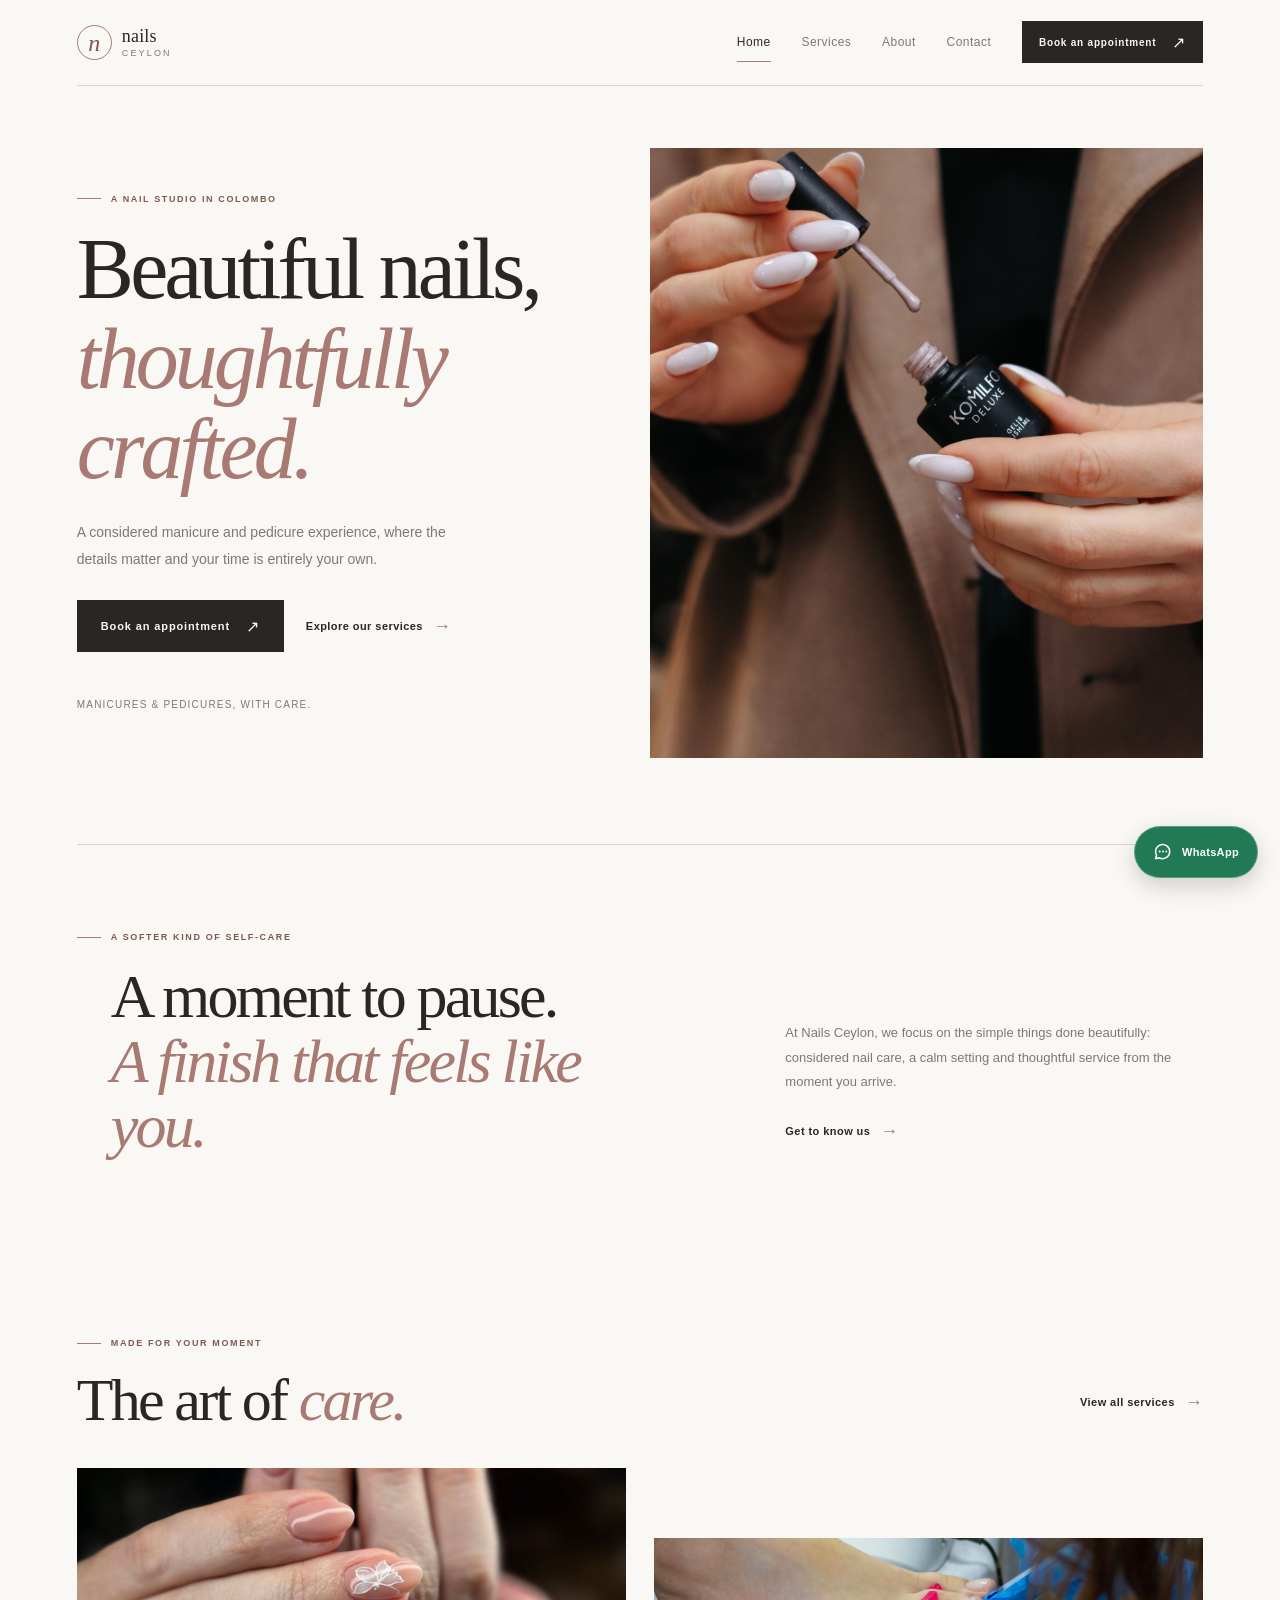
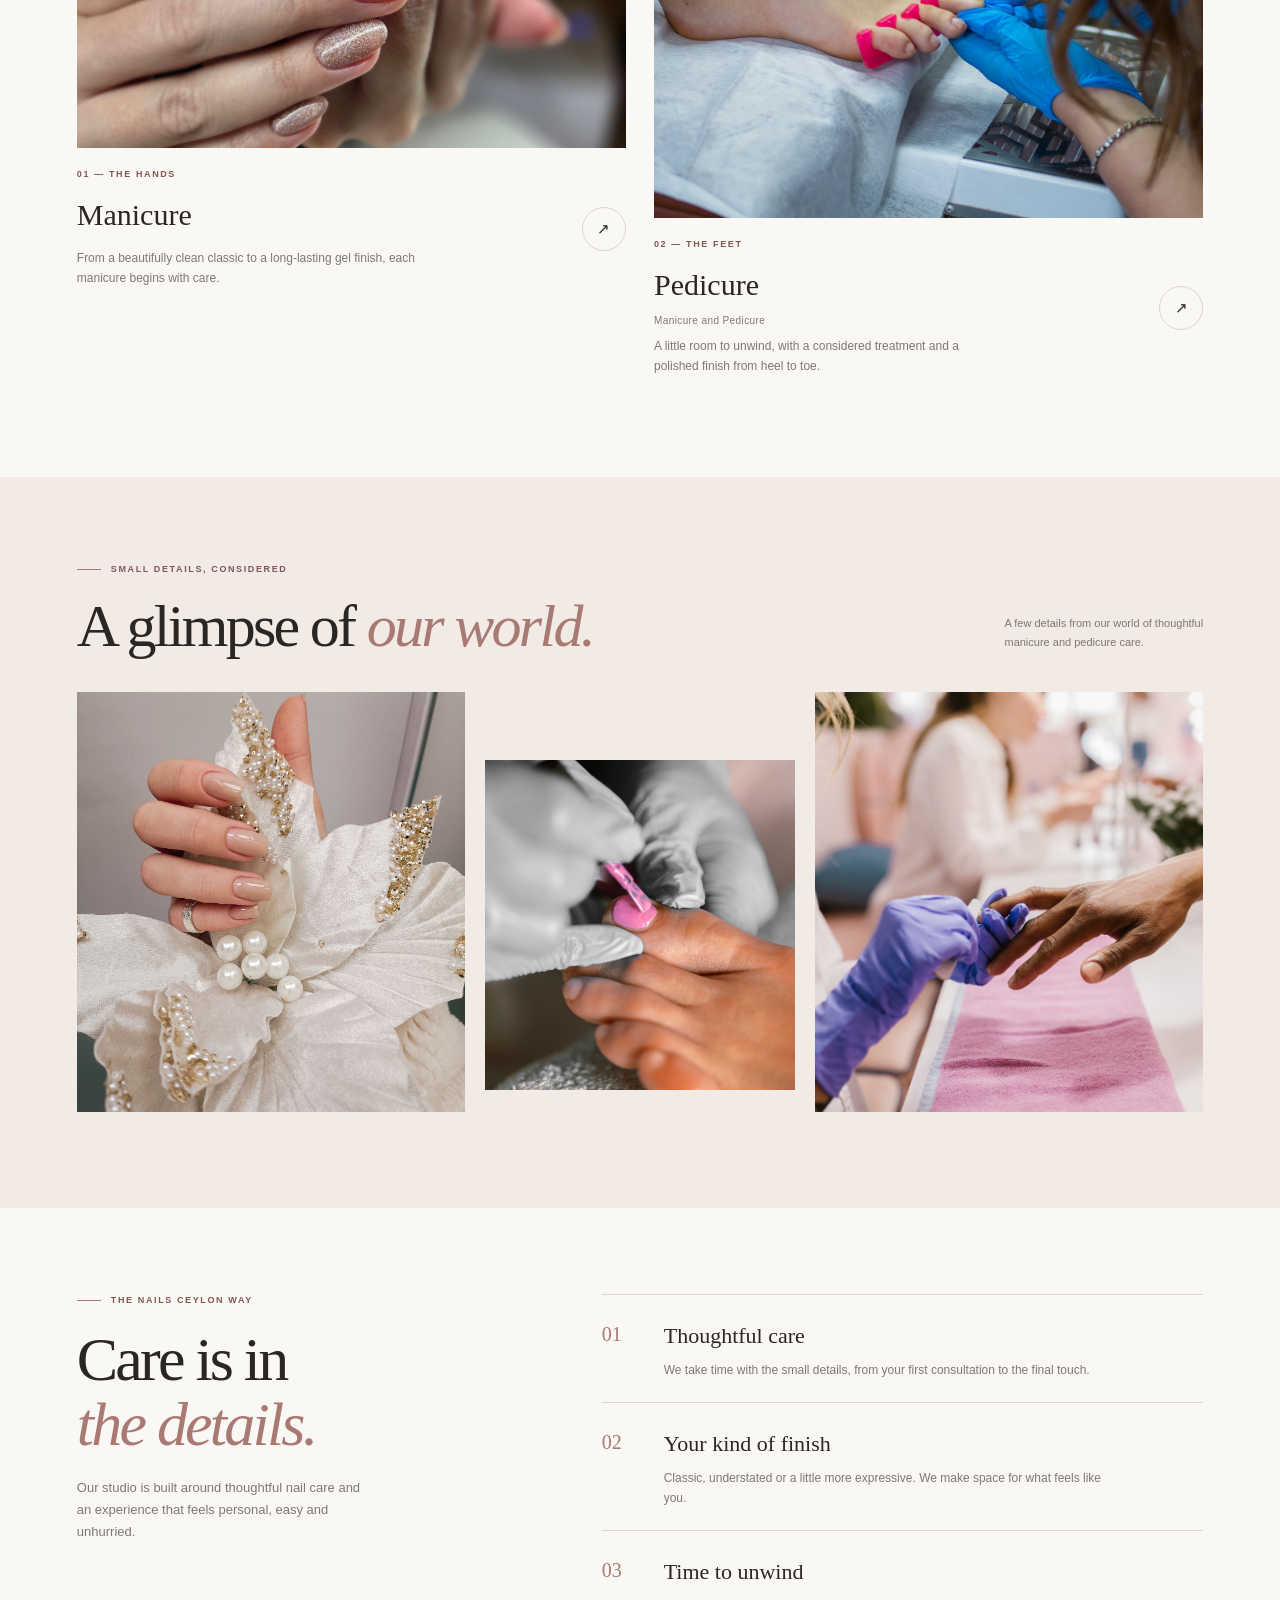
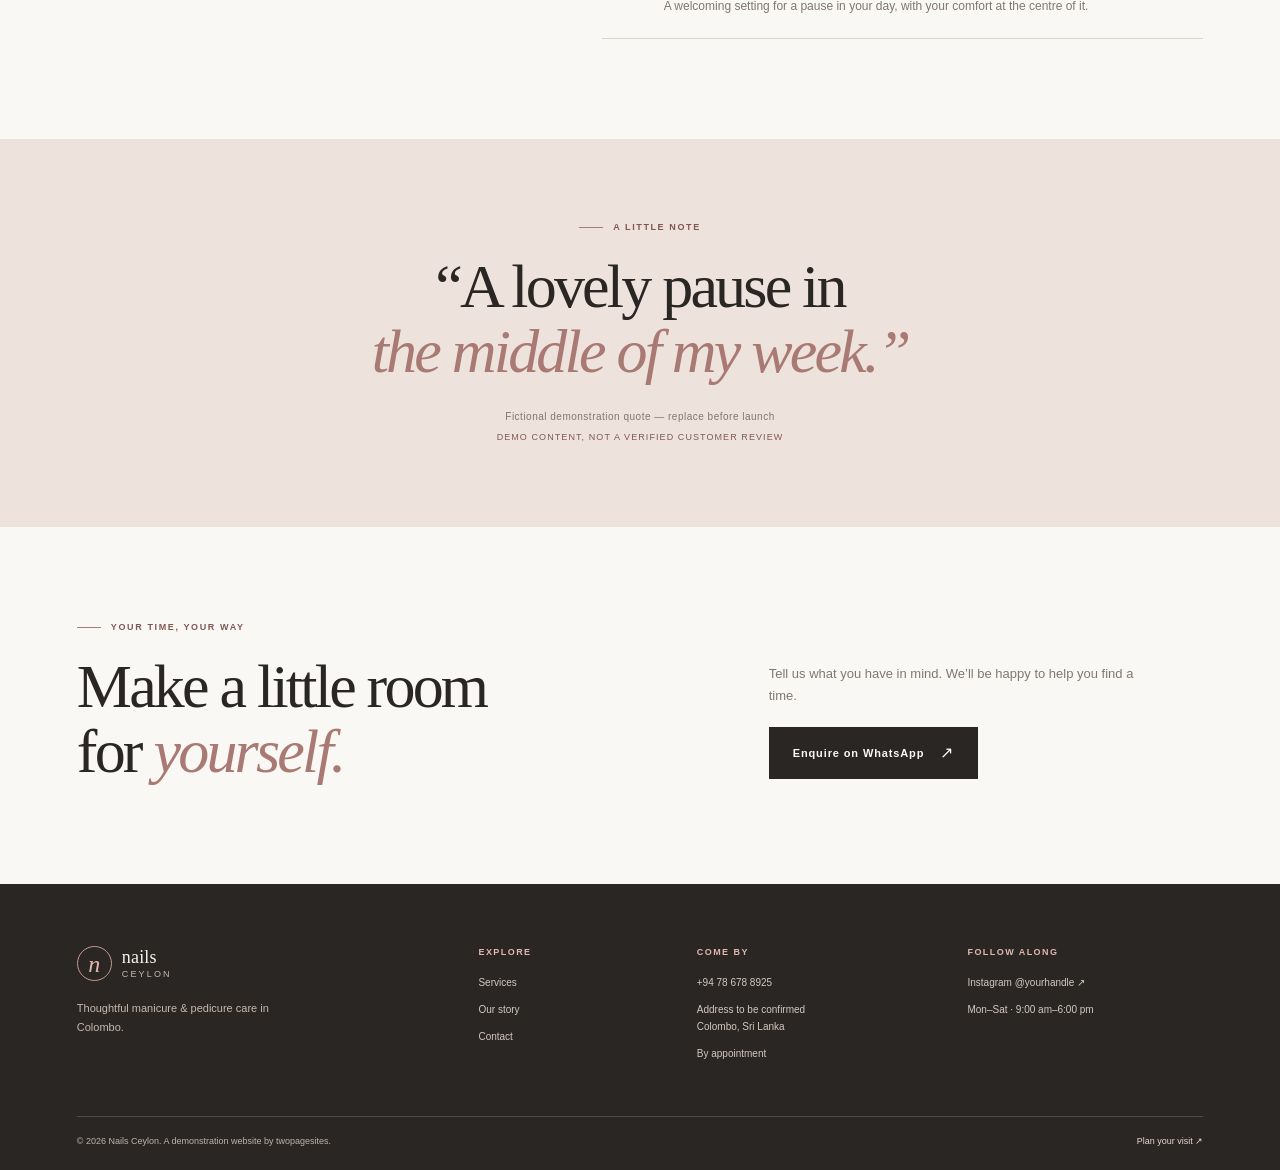
==== commit d9afd0b9: "adding pictures , adding a sticky header , adding a floating whatsapp button" ====
--- a/index.html
+++ b/index.html
@@ -9,7 +9,6 @@
   <meta property="og:type" content="website">
   <meta property="og:title" content="Nails Ceylon | Thoughtful Manicure &amp; Pedicure Care">
   <meta property="og:description" content="Beautiful nails, thoughtfully crafted. Explore manicure and pedicure services at Nails Ceylon.">
-  <meta property="og:image" content="assets/images/nail-care.jpg">
   <link rel="stylesheet" href="style.css">
   <script src="script.js" defer></script>
 </head>
@@ -29,7 +28,7 @@
         <a class="nav-link" href="services.html">Services</a>
         <a class="nav-link" href="about.html">About</a>
         <a class="nav-link" href="contact.html">Contact</a>
-        <a class="button button--small button--dark nav-book" href="https://wa.me/94786788925" data-whatsapp-message="Hello! I would like to enquire about an appointment at Nails Ceylon." target="_blank" rel="noopener noreferrer">Book an appointment <span aria-hidden="true">↗</span></a>
+        <a class="button button--small button--dark nav-book" href="contact.html">Book an appointment <span aria-hidden="true">↗</span></a>
       </nav>
     </div>
   </header>
@@ -41,15 +40,13 @@
         <h1>Beautiful nails,<br><em>thoughtfully crafted.</em></h1>
         <p class="hero-intro">A considered manicure and pedicure experience, where the details matter and your time is entirely your own.</p>
         <div class="hero-actions">
-          <a class="button button--dark" href="https://wa.me/94786788925" data-whatsapp-message="Hello! I would like to enquire about an appointment at Nails Ceylon." target="_blank" rel="noopener noreferrer">Book an appointment <span aria-hidden="true">↗</span></a>
+          <a class="button button--dark" href="contact.html">Book an appointment <span aria-hidden="true">↗</span></a>
           <a class="text-link" href="services.html">Explore our services <span aria-hidden="true">→</span></a>
         </div>
         <p class="hero-note">Manicures &amp; pedicures, with care.</p>
       </div>
-      <figure class="photo-placeholder photo-placeholder--hero" role="img" aria-label="Manicure photograph to be supplied">
-        <span class="placeholder-index">01 / THE STUDIO</span>
-        <span class="placeholder-illustration" aria-hidden="true"><span class="placeholder-orbit"></span><span class="placeholder-nail"></span></span>
-        <figcaption class="placeholder-caption"><span>Photography to be supplied</span><strong>Hero manicure detail</strong></figcaption>
+      <figure class="photo-frame photo-frame--hero">
+        <img src="assets/images/hero-nude-manicure.jpg" alt="Close-up of nude manicured nails as pale polish is applied." width="1600" height="2124" fetchpriority="high" decoding="async">
       </figure>
     </section>
 
@@ -74,10 +71,8 @@
       </div>
       <div class="feature-grid">
         <article class="feature-card">
-          <figure class="photo-placeholder photo-placeholder--manicure" role="img" aria-label="Classic manicure photograph to be supplied">
-            <span class="placeholder-index">01 / HANDS</span>
-            <span class="placeholder-illustration" aria-hidden="true"><span class="placeholder-orbit"></span><span class="placeholder-nail"></span></span>
-            <figcaption class="placeholder-caption"><span>Photography to be supplied</span><strong>Manicure detail</strong></figcaption>
+          <figure class="photo-frame photo-frame--manicure">
+            <img src="assets/images/featured-neutral-manicure.jpg" alt="Neutral manicure with delicate floral nail art and champagne glitter." width="1400" height="1867" loading="lazy" decoding="async">
           </figure>
           <div class="feature-card-copy">
             <div><p class="eyebrow">01 — The hands</p><h3>Manicure</h3></div>
@@ -86,13 +81,11 @@
           </div>
         </article>
         <article class="feature-card">
-          <figure class="photo-placeholder photo-placeholder--pedicure" role="img" aria-label="Pedicure photograph to be supplied">
-            <span class="placeholder-index">02 / FEET</span>
-            <span class="placeholder-illustration" aria-hidden="true"><span class="placeholder-orbit"></span><span class="placeholder-nail"></span></span>
-            <figcaption class="placeholder-caption"><span>Photography to be supplied</span><strong>Pedicure ritual</strong></figcaption>
+          <figure class="photo-frame photo-frame--pedicure">
+            <img src="assets/images/featured-pedicure-treatment.jpg" alt="A nail technician performs a close-up pedicure treatment." width="1400" height="2492" loading="lazy" decoding="async">
           </figure>
           <div class="feature-card-copy">
-            <div><p class="eyebrow">02 — The feet</p><h3>Pedicure</h3></div>
+            <div><p class="eyebrow">02 — The feet</p><h3>Pedicure</h3><p class="feature-service-label">Manicure and Pedicure</p></div>
             <p>A little room to unwind, with a considered treatment and a polished finish from heel to toe.</p>
             <a class="round-link" href="services.html#pedicure" aria-label="Explore pedicure services"><span aria-hidden="true">↗</span></a>
           </div>
@@ -104,17 +97,17 @@
       <div class="section-wrap">
         <div class="section-heading">
           <div><p class="eyebrow"><span class="eyebrow-line"></span> Small details, considered</p><h2 id="gallery-title">A glimpse of <em>our world.</em></h2></div>
-          <p class="section-heading-note">Our photo collection is being prepared.<br>Only manicure and pedicure photography will appear here.</p>
+          <p class="section-heading-note">A few details from our world of thoughtful<br>manicure and pedicure care.</p>
         </div>
         <div class="gallery-grid">
-          <figure class="photo-placeholder photo-placeholder--gallery gallery-tall" role="img" aria-label="Neutral manicure photograph to be supplied">
-            <span class="placeholder-index">01 / NAIL ART</span><span class="placeholder-illustration" aria-hidden="true"><span class="placeholder-orbit"></span><span class="placeholder-nail"></span></span><figcaption class="placeholder-caption"><span>Photography to be supplied</span><strong>Neutral manicure</strong></figcaption>
+          <figure class="photo-frame photo-frame--gallery gallery-tall">
+            <img src="assets/images/gallery-nail-art.jpg" alt="Nude manicure with pearl and white floral nail art." width="1400" height="1864" loading="lazy" decoding="async">
           </figure>
-          <figure class="photo-placeholder photo-placeholder--gallery gallery-short" role="img" aria-label="Pedicure treatment photograph to be supplied">
-            <span class="placeholder-index">02 / RITUAL</span><span class="placeholder-illustration" aria-hidden="true"><span class="placeholder-orbit"></span><span class="placeholder-nail"></span></span><figcaption class="placeholder-caption"><span>Photography to be supplied</span><strong>Pedicure ritual</strong></figcaption>
+          <figure class="photo-frame photo-frame--gallery gallery-short">
+            <img src="assets/images/gallery-pedicure-result.jpg" alt="Freshly polished toenails during a pedicure treatment." width="1200" height="1800" loading="lazy" decoding="async">
           </figure>
-          <figure class="photo-placeholder photo-placeholder--gallery gallery-tall" role="img" aria-label="French manicure photograph to be supplied">
-            <span class="placeholder-index">03 / FINISH</span><span class="placeholder-illustration" aria-hidden="true"><span class="placeholder-orbit"></span><span class="placeholder-nail"></span></span><figcaption class="placeholder-caption"><span>Photography to be supplied</span><strong>French finish</strong></figcaption>
+          <figure class="photo-frame photo-frame--gallery gallery-tall">
+            <img src="assets/images/gallery-manicure-work.jpg" alt="A nail technician works carefully on a client's manicure in a salon." width="1400" height="933" loading="lazy" decoding="async">
           </figure>
         </div>
       </div>
@@ -148,6 +141,11 @@
     </section>
   </main>
 
+  <a class="floating-whatsapp" href="https://wa.me/94786788925" data-whatsapp-message="Hello! I would like to enquire about an appointment at Nails Ceylon." aria-label="Chat with Nails Ceylon on WhatsApp at 0786788925" target="_blank" rel="noopener noreferrer">
+    <svg aria-hidden="true" viewBox="0 0 24 24" fill="none" stroke="currentColor" stroke-width="1.8" stroke-linecap="round" stroke-linejoin="round"><path d="M20 11.5a8.5 8.5 0 0 1-12.7 7.4L3 20l1.2-4.1A8.5 8.5 0 1 1 20 11.5Z"></path><path d="M8 11.5h.01M12 11.5h.01M16 11.5h.01" stroke-width="2.4"></path></svg>
+    <span>WhatsApp</span>
+  </a>
+
   <footer class="site-footer">
     <div class="section-wrap footer-main">
       <div class="footer-brand-block"><a class="brand brand--footer" href="index.html" aria-label="Nails Ceylon home"><span class="brand-mark" aria-hidden="true">n</span><span class="brand-name">nails <span>ceylon</span></span></a><p>Thoughtful manicure &amp; pedicure care in Colombo.</p></div>
--- a/style.css
+++ b/style.css
@@ -16,7 +16,7 @@
 
 * { box-sizing: border-box; }
 
-html { scroll-behavior: smooth; scroll-padding-top: 24px; }
+html { scroll-behavior: smooth; scroll-padding-top: 100px; }
 
 body {
   min-width: 320px;
@@ -53,7 +53,7 @@
 
 .section-wrap { width: min(100% - var(--page-gutter) * 2, var(--content-width)); margin-inline: auto; }
 
-.site-header { position: relative; z-index: 10; background: var(--color-paper); }
+.site-header { position: sticky; top: 0; z-index: 10; background: var(--color-paper); }
 .header-inner {
   display: flex;
   width: min(100% - var(--page-gutter) * 2, 1440px);
@@ -107,6 +107,30 @@
 .button--outline { border-color: var(--color-ink); color: var(--color-ink); background: transparent; }
 .button--outline:hover { color: var(--color-paper); }
 .button span { font-size: 16px; font-weight: 400; }
+.floating-whatsapp {
+  position: fixed;
+  right: 22px;
+  bottom: 22px;
+  z-index: 12;
+  display: inline-flex;
+  min-height: 52px;
+  align-items: center;
+  justify-content: center;
+  gap: 9px;
+  padding: 0 18px;
+  border: 1px solid rgba(255,255,255,.25);
+  border-radius: 999px;
+  color: #fff;
+  background: #217a55;
+  box-shadow: 0 8px 22px rgba(41,38,36,.2);
+  font-size: 11px;
+  font-weight: 600;
+  letter-spacing: .03em;
+  text-decoration: none;
+  transition: background-color .2s ease, transform .2s ease;
+}
+.floating-whatsapp:hover { background: #195f43; transform: translateY(-2px); }
+.floating-whatsapp svg { width: 20px; height: 20px; flex: 0 0 auto; }
 
 .hero { display: grid; min-height: 620px; grid-template-columns: minmax(0, .92fr) minmax(0, 1.08fr); align-items: center; gap: clamp(36px, 8vw, 120px); padding-block: 62px 86px; }
 .hero-copy { max-width: 520px; padding-block: 30px; }
@@ -123,38 +147,15 @@
 .text-link:hover span { transform: translateX(4px); }
 .hero-note { margin: 44px 0 0; color: var(--color-muted); font-size: 10px; letter-spacing: .12em; text-transform: uppercase; }
 
-.photo-placeholder {
-  position: relative;
-  display: flex;
-  overflow: hidden;
-  min-width: 0;
-  align-items: center;
-  justify-content: center;
-  margin: 0;
-  background: #e9ddd5;
-  isolation: isolate;
-}
-.photo-placeholder::before, .photo-placeholder::after { position: absolute; z-index: -1; border: 1px solid rgba(128, 88, 82, .22); border-radius: 50%; content: ""; }
-.photo-placeholder::before { width: 72%; aspect-ratio: 1; }
-.photo-placeholder::after { width: 52%; aspect-ratio: 1; }
-.photo-placeholder--hero { min-height: 450px; height: min(48vw, 610px); background: #eadfd9; }
-.placeholder-index { position: absolute; top: 22px; left: 22px; color: var(--color-rose-deep); font-size: 8px; font-weight: 600; letter-spacing: .18em; }
-.placeholder-illustration { position: relative; display: grid; width: 60%; max-width: 260px; aspect-ratio: 1; place-items: center; }
-.placeholder-orbit { position: absolute; inset: 4%; border: 1px solid rgba(128, 88, 82, .3); border-radius: 50%; }
-.placeholder-nail { position: relative; width: 33%; height: 51%; border: 1px solid rgba(128, 88, 82, .52); border-radius: 48% 48% 43% 43%; background: rgba(250, 248, 245, .44); transform: rotate(28deg); }
-.placeholder-nail::after { position: absolute; top: 10%; right: 18%; left: 18%; height: 20%; border: 1px solid rgba(128, 88, 82, .33); border-radius: 50%; content: ""; }
-.placeholder-caption { position: absolute; right: 22px; bottom: 22px; left: 22px; display: flex; flex-direction: column; gap: 4px; }
-.placeholder-caption span { color: var(--color-rose-deep); font-size: 8px; letter-spacing: .15em; text-transform: uppercase; }
-.placeholder-caption strong { font-family: var(--font-display); font-size: 19px; font-weight: 400; }
-.photo-placeholder--manicure { min-height: 280px; background: #eee3dd; }
-.photo-placeholder--pedicure { background-color: #e6ddd3; }
-.photo-placeholder--gallery { min-height: 290px; background: #eadfd9; }
-.photo-placeholder--gallery:nth-child(2) { background: #e4d9d1; }
-.photo-placeholder--category { width: 100%; min-height: 240px; background: #eadfd9; }
-.photo-placeholder--about { min-height: 480px; background: #e7ddd4; }
-.photo-placeholder--detail { min-height: 380px; background: #e7ddd4; }
-.photo-placeholder--hero .placeholder-illustration { width: 62%; }
-.photo-placeholder--pedicure .placeholder-nail { height: 38%; border-radius: 50% 50% 35% 35%; transform: rotate(-24deg); }
+.photo-frame { position: relative; overflow: hidden; min-width: 0; margin: 0; background: var(--color-paper-deep); }
+.photo-frame img { position: absolute; inset: 0; display: block; width: 100%; height: 100%; object-fit: cover; object-position: center; }
+.photo-frame--hero { min-height: 450px; height: min(48vw, 610px); }
+.photo-frame--manicure { min-height: 280px; }
+.feature-card .photo-frame--pedicure { min-height: 280px; }
+.photo-frame--gallery { min-height: 290px; }
+.photo-frame--category { width: 100%; min-height: 240px; }
+.photo-frame--about { min-height: 480px; }
+.photo-frame--detail { min-height: 380px; }
 
 .intro-band { padding-block: 86px 92px; border-top: 1px solid var(--color-line); }
 .intro-band-content { display: grid; grid-template-columns: 1.15fr .85fr; align-items: end; gap: 10%; padding-left: 34px; }
@@ -172,6 +173,7 @@
 .feature-card-copy { display: grid; grid-template-columns: 1fr auto; align-items: center; gap: 8px 18px; padding-top: 20px; }
 .feature-card-copy .eyebrow { margin-bottom: 8px; }
 .feature-card-copy h3 { margin-bottom: 0; font-family: var(--font-display); font-size: 30px; font-weight: 400; }
+.feature-service-label { margin: 4px 0 0; color: var(--color-muted); font-size: 10px; letter-spacing: .04em; line-height: 1.4; }
 .feature-card-copy > p { grid-column: 1; max-width: 350px; margin: 0; color: var(--color-muted); font-size: 12px; }
 .round-link { display: grid; width: 44px; height: 44px; grid-row: 1 / span 2; grid-column: 2; place-items: center; border: 1px solid var(--color-line); border-radius: 50%; text-decoration: none; transition: background-color .2s ease, color .2s ease; }
 .round-link:hover { color: white; background: var(--color-ink); }
@@ -296,7 +298,7 @@
   .nav-link { font-size: 11px; }
   .nav-book { padding-inline: 11px; }
   .hero { min-height: 550px; gap: 5vw; }
-  .photo-placeholder--hero { min-height: 390px; }
+  .photo-frame--hero { min-height: 390px; }
   .service-category-head { gap: 6%; }
   .about-story, .contact-layout { gap: 7%; }
   .footer-main { grid-template-columns: 1.1fr .7fr .9fr .9fr; gap: 22px; }
@@ -305,7 +307,7 @@
 @media (max-width: 680px) {
   :root { --page-gutter: 22px; }
   body { font-size: 14px; }
-  html { scroll-padding-top: 16px; }
+  html { scroll-padding-top: 88px; }
   .header-inner { min-height: 72px; }
   .brand-mark { width: 33px; height: 33px; font-size: 22px; }
   .brand-name { font-size: 17px; }
@@ -348,11 +350,8 @@
   .hero-actions { align-items: flex-start; gap: 13px 20px; }
   .hero-actions .button { width: 100%; }
   .hero-note { margin-top: 23px; font-size: 9px; }
-  .photo-placeholder--hero { min-height: 350px; height: 100vw; max-height: 460px; }
-  .placeholder-index { top: 16px; left: 16px; font-size: 7px; }
-  .placeholder-caption { right: 16px; bottom: 16px; left: 16px; }
-  .placeholder-caption strong { font-size: 18px; }
-  .placeholder-illustration { width: 62%; }
+  .photo-frame--hero { min-height: 350px; height: 100vw; max-height: 460px; }
+  .floating-whatsapp { right: 14px; bottom: 14px; min-height: 48px; padding-inline: 15px; }
   .intro-band { padding-block: 60px 64px; }
   .intro-band-content { grid-template-columns: 1fr; gap: 19px; padding-left: 0; }
   .intro-band h2, .section-heading h2, .values-intro h2, .testimonial-inner h2, .appointment-band h2, .page-hero h1, .service-category h2, .about-story-copy h2, .philosophy-inner h2, .about-commitment h2, .contact-info h2, .contact-form-panel h2, .map-placeholder h2 { font-size: clamp(36px, 9.5vw, 50px); }
@@ -362,7 +361,8 @@
   .heading-link { margin: 0; }
   .feature-grid { grid-template-columns: 1fr; gap: 35px; }
   .feature-card:nth-child(2) { margin-top: 0; }
-  .photo-placeholder--manicure { min-height: 265px; }
+  .photo-frame--manicure { min-height: 265px; }
+  .feature-card .photo-frame--pedicure { min-height: 265px; }
   .feature-card-copy { padding-top: 14px; }
   .feature-card-copy h3 { font-size: 27px; }
   .feature-card-copy > p { font-size: 11px; }
@@ -371,7 +371,7 @@
   .gallery-grid { grid-template-columns: 1fr 1fr; gap: 12px; }
   .gallery-tall { min-height: 245px; }
   .gallery-short { min-height: 210px; margin-top: 32px; }
-  .gallery-grid .photo-placeholder:last-child { min-height: 245px; }
+  .gallery-grid .photo-frame:last-child { min-height: 245px; }
   .values-section { grid-template-columns: 1fr; gap: 28px; }
   .values-intro > p:last-child { max-width: 360px; }
   .value-item { grid-template-columns: 32px 1fr; gap: 12px; padding-block: 17px; }
@@ -395,7 +395,7 @@
   .service-category--pedicure { padding-top: 45px; }
   .service-category-head { grid-template-columns: 1fr; gap: 20px; margin-bottom: 25px; }
   .service-category-head h2 { font-size: 51px; }
-  .photo-placeholder--category { min-height: 235px; }
+  .photo-frame--category { min-height: 235px; }
   .service-row { grid-template-columns: minmax(0, 1fr) auto; gap: 9px 12px; padding-block: 17px; }
   .service-row-main h3 { font-size: 19px; }
   .service-row-main p { max-width: none; font-size: 10px; line-height: 1.6; }
@@ -403,7 +403,7 @@
   .service-book { min-height: 38px; grid-column: 2; grid-row: 2; padding-inline: 9px; font-size: 9px; }
   .pricing-note { margin-top: -10px; margin-bottom: 0; line-height: 1.6; }
   .about-story { grid-template-columns: 1fr; gap: 30px; padding-block: 8px 65px; }
-  .photo-placeholder--about { min-height: 310px; }
+  .photo-frame--about { min-height: 310px; }
   .about-story-copy h2 { margin-bottom: 17px; }
   .about-story-copy > p:not(.eyebrow) { font-size: 12px; }
   .philosophy-section { padding-block: 54px; }
@@ -411,7 +411,7 @@
   .philosophy-copy p { font-size: 12px; }
   .about-commitment { grid-template-columns: 1fr; gap: 27px; padding-block: 65px; }
   .about-commitment-copy > p:not(.eyebrow) { font-size: 12px; }
-  .photo-placeholder--detail { min-height: 290px; }
+  .photo-frame--detail { min-height: 290px; }
   .contact-layout { grid-template-columns: 1fr; gap: 39px; padding-block: 8px 65px; }
   .contact-info { padding-top: 0; }
   .contact-info h2 { margin-bottom: 20px; }
